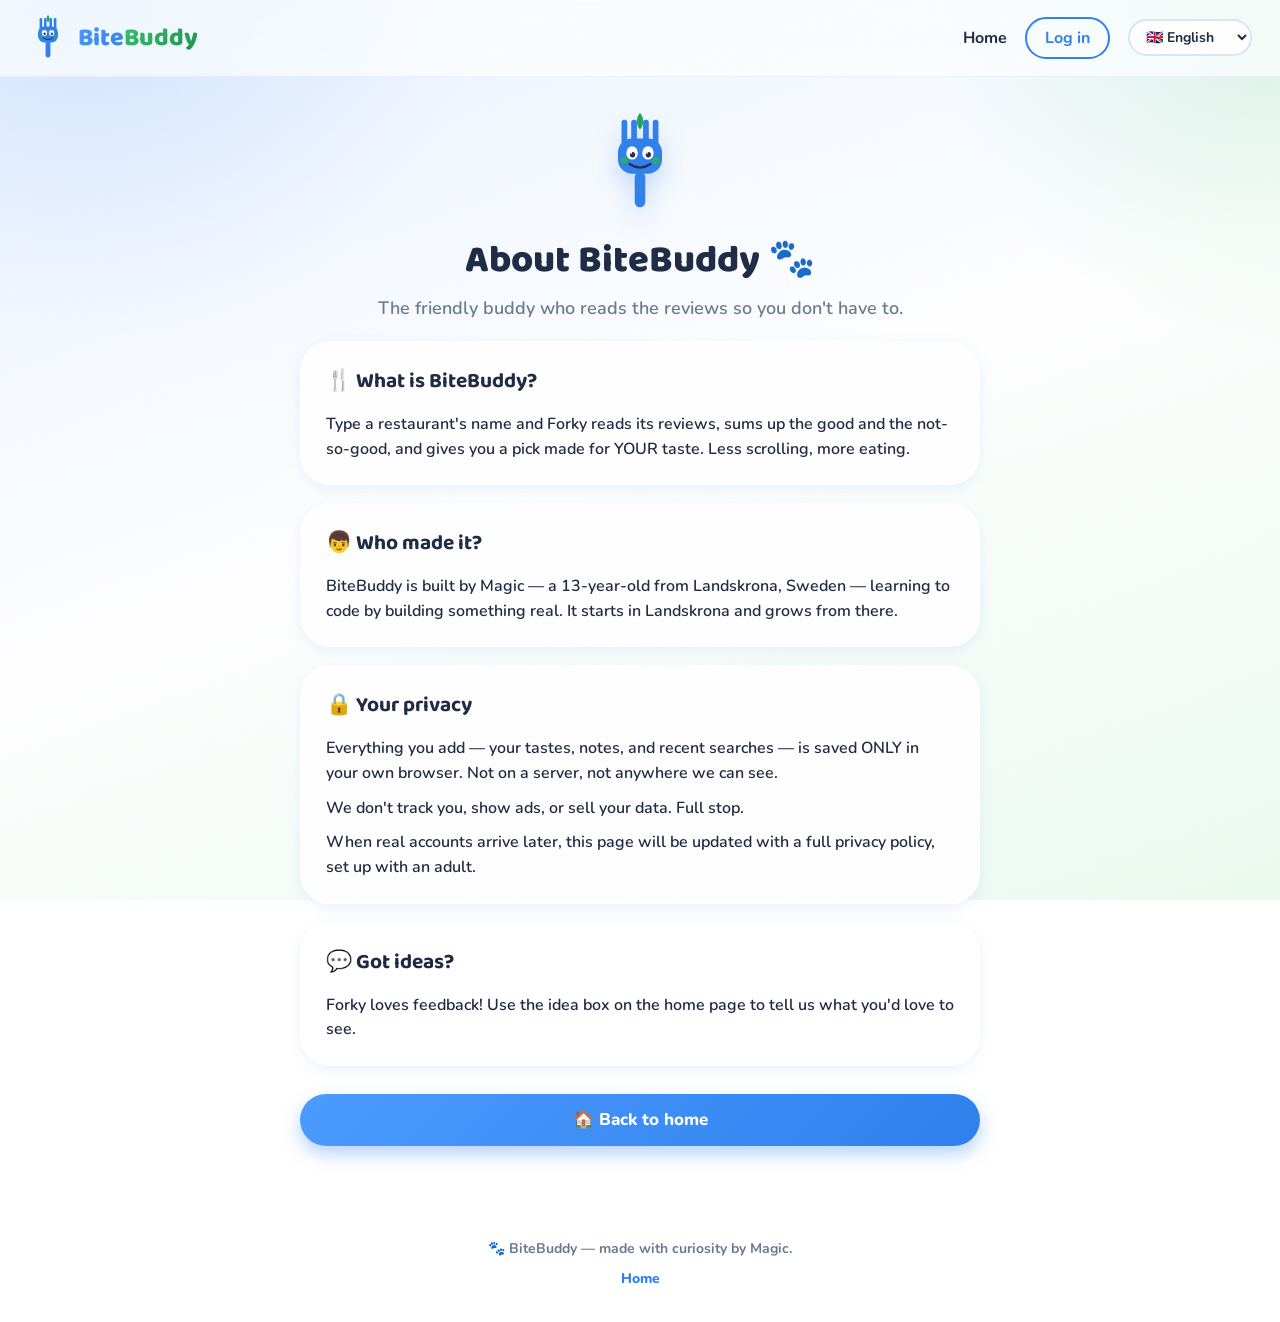
==== about.html @ 5d8773f9 "Add About + Privacy page, link it from every footer Co-Authored-By: Claude Opus 4.8 (1M context) <no" ====
<!DOCTYPE html>
<!--
  BiteBuddy — About + Privacy page
  A friendly page that explains what BiteBuddy is, who made it, and (importantly
  for a public app) a plain-language privacy note. All bilingual via lang.js.
-->
<html lang="en">
<head>
  <meta charset="UTF-8">
  <meta name="viewport" content="width=device-width, initial-scale=1.0">
  <title>BiteBuddy — About</title>
  <meta name="description" content="What BiteBuddy is, who built it, and a plain-language privacy note. 🐾">
  <meta name="theme-color" content="#2F80ED">
  <meta property="og:title" content="About BiteBuddy 🐾">
  <meta property="og:description" content="The friendly buddy who reads the reviews so you don't have to.">
  <meta property="og:image" content="logo.svg">
  <link rel="icon" href="logo.svg" type="image/svg+xml">
  <link rel="stylesheet" href="styles.css">
</head>

<body>

  <!-- ===== TOP BAR (same as every page so it feels like one app) ===== -->
  <header class="topbar">
    <a href="index.html" class="brand" style="text-decoration:none;color:inherit;">
      <img src="logo.svg" alt="Forky the BiteBuddy mascot" class="brand-logo">
      <span class="brand-name"><span class="blue">Bite</span><span class="green">Buddy</span></span>
    </a>
    <nav class="nav">
      <a href="index.html" data-i18n="nav.home">Home</a>
      <a href="signup.html" class="btn-ghost" data-i18n="nav.login">Log in</a>
      <select id="lang-select" class="lang-select" aria-label="Language">
        <option value="en">🇬🇧 English</option>
        <option value="sv">🇸🇪 Svenska</option>
      </select>
    </nav>
  </header>

  <main class="about">

    <div class="about-head">
      <img src="logo.svg" alt="Forky the BiteBuddy mascot">
      <h1 class="about-title" data-i18n="about.title">About BiteBuddy 🐾</h1>
      <p class="about-sub" data-i18n="about.sub">The friendly buddy who reads the reviews so you don't have to.</p>
    </div>

    <!-- What is it -->
    <section class="card-block">
      <h2 data-i18n="about.whattitle">🍴 What is BiteBuddy?</h2>
      <p data-i18n="about.what">Type a restaurant's name and Forky reads its reviews, sums up the good and the not-so-good, and gives you a pick made for YOUR taste. Less scrolling, more eating.</p>
    </section>

    <!-- Who made it -->
    <section class="card-block">
      <h2 data-i18n="about.maketitle">👦 Who made it?</h2>
      <p data-i18n="about.make">BiteBuddy is built by Magic — a 13-year-old from Landskrona, Sweden — learning to code by building something real. It starts in Landskrona and grows from there.</p>
    </section>

    <!-- Privacy -->
    <section class="card-block">
      <h2 data-i18n="about.privtitle">🔒 Your privacy</h2>
      <p data-i18n="about.priv1">Everything you add — your tastes, notes, and recent searches — is saved ONLY in your own browser. Not on a server, not anywhere we can see.</p>
      <p data-i18n="about.priv2">We don't track you, show ads, or sell your data. Full stop.</p>
      <p data-i18n="about.priv3">When real accounts arrive later, this page will be updated with a full privacy policy, set up with an adult.</p>
    </section>

    <!-- Contact / feedback -->
    <section class="card-block">
      <h2 data-i18n="about.contacttitle">💬 Got ideas?</h2>
      <p data-i18n="about.contact">Forky loves feedback! Use the idea box on the home page to tell us what you'd love to see.</p>
    </section>

    <a href="index.html" class="btn-primary big-btn" data-i18n="about.backbtn">🏠 Back to home</a>

  </main>

  <footer class="footer">
    <p data-i18n="footer">🐾 BiteBuddy — made with curiosity by Magic.</p>
    <p class="footer-links"><a href="index.html" data-i18n="nav.home">Home</a></p>
  </footer>

  <script src="lang.js"></script>
</body>
</html>
---- styles.css ----
/*
  BiteBuddy — Styles (CSS = the looks: colors, sizes, spacing, motion)
  Direction: PLAYFUL & FRIENDLY 🍴  (chosen with Magic)
  Built using Anthropic's "frontend-design" playbook:
    • one bold intentional direction (playful)
    • characterful fonts (not boring Arial)
    • a dominant colour (blue) + sharp accents (green + sunny yellow)
    • CSS motion with staggered "fade-up" entrances
    • atmospheric depth: gradient-mesh blobs, grain, layered shadows
    • one unforgettable element: Forky, the bouncing fork mascot
*/

/* ===== FONTS =====
   Baloo 2 = our chunky, rounded DISPLAY font (titles, brand) — full of personality.
   Nunito  = our friendly, readable BODY font. Loaded once here so EVERY page gets them. */
@import url("https://fonts.googleapis.com/css2?family=Baloo+2:wght@600;700;800&family=Nunito:wght@400;600;700;800&display=swap");

/* These are our design "tokens" — set a value once, reuse it everywhere.
   Change a colour here and it updates across the whole site. */
:root {
  /* brand colours */
  --blue: #2F80ED;
  --blue-dark: #1F6AD0;
  --green: #27AE60;
  --green-dark: #1E8E4E;
  --sun: #FFC23C;          /* sharp warm accent — pops against all the blue */
  --coral: #FF7A59;        /* tiny accent for fun details */

  --bg: #F4F8FF;           /* very light blue background */
  --ink: #1E2A44;          /* soft dark text (easier on the eyes than pure black) */
  --muted: #6B7A90;        /* grey for less-important text */
  --white: #FFFFFF;

  /* reusable gradients */
  --grad-blue: linear-gradient(135deg, #4C9BFF 0%, #2F80ED 100%);
  --grad-green: linear-gradient(135deg, #36C46E 0%, #1E8E4E 100%);
  --grad-brand: linear-gradient(100deg, #2F80ED 0%, #27AE60 100%);

  /* rounded corners — playful means generous curves */
  --r-sm: 14px;
  --r: 20px;
  --r-lg: 30px;
  --r-pill: 999px;

  /* layered, blue-tinted shadows give a soft "floating" depth */
  --shadow-sm: 0 4px 14px rgba(47, 128, 237, 0.10);
  --shadow: 0 12px 30px rgba(47, 128, 237, 0.16);
  --shadow-lg: 0 22px 50px rgba(47, 128, 237, 0.22);

  --fast: 0.18s cubic-bezier(.34, 1.56, .64, 1);  /* a slightly "bouncy" curve */
}

/* Reset some default browser spacing so we control it */
* { margin: 0; padding: 0; box-sizing: border-box; }

html { scroll-behavior: smooth; }   /* anchor links glide instead of jumping */

body {
  font-family: "Nunito", -apple-system, "Segoe UI", Arial, sans-serif;
  /* A GRADIENT MESH: a few soft colour "lights" (radial gradients) layered over a
     gentle blue→white→green wash. This is what gives the page a warm, alive feel. */
  background:
    radial-gradient(40rem 40rem at 8% -5%,  rgba(76, 155, 255, 0.18), transparent 60%),
    radial-gradient(36rem 36rem at 100% 0%, rgba(54, 196, 110, 0.16), transparent 60%),
    radial-gradient(30rem 30rem at 50% 120%, rgba(255, 194, 60, 0.14), transparent 60%),
    linear-gradient(160deg, #EAF2FF 0%, #FFFFFF 50%, #ECFBF1 100%);
  background-attachment: fixed;
  color: var(--ink);
  line-height: 1.55;
  -webkit-font-smoothing: antialiased;
}

/* A whisper of GRAIN over everything for texture (stops it looking flat & "plasticky").
   It's an SVG noise pattern, dialled way down so you feel it more than see it. */
body::after {
  content: "";
  position: fixed;
  inset: 0;
  z-index: 9999;
  pointer-events: none;     /* never blocks clicks */
  opacity: 0.035;
  background-image: url("data:image/svg+xml,%3Csvg xmlns='http://www.w3.org/2000/svg' width='160' height='160'%3E%3Cfilter id='n'%3E%3CfeTurbulence type='fractalNoise' baseFrequency='0.85' numOctaves='2'/%3E%3C/filter%3E%3Crect width='100%25' height='100%25' filter='url(%23n)'/%3E%3C/svg%3E");
}

/* REAL restaurant food as a soft background (results page, when Google gives photos).
   Sits behind everything, blurred & dimmed so text stays readable. Fades in on load. */
.bg-photos {
  position: fixed;
  inset: 0;
  z-index: -1;
  background-size: cover;
  background-position: center;
  filter: blur(10px) brightness(0.95);
  transform: scale(1.05);
  opacity: 0;
  transition: opacity 0.8s ease;
}
.bg-photos.show { opacity: 0.22; }

/* Helper classes to colour parts of the name.
   We make these into GRADIENT text so the brand name shimmers a little. */
.blue,
.green {
  -webkit-background-clip: text;
  background-clip: text;
  color: transparent;
}
.blue  { background-image: var(--grad-blue); }
.green { background-image: var(--grad-green); }

/* ===== STAGGERED ENTRANCE =====
   Everything in the hero gently floats up as the page loads — the "delight" moment
   the design playbook asks for. Each child waits a touch longer than the last. */
@keyframes rise {
  from { opacity: 0; transform: translateY(18px); }
  to   { opacity: 1; transform: translateY(0); }
}
.hero > * { animation: rise 0.6s both; }
.hero > *:nth-child(1) { animation-delay: 0.05s; }
.hero > *:nth-child(2) { animation-delay: 0.12s; }
.hero > *:nth-child(3) { animation-delay: 0.19s; }
.hero > *:nth-child(4) { animation-delay: 0.26s; }
.hero > *:nth-child(5) { animation-delay: 0.33s; }
.hero > *:nth-child(6) { animation-delay: 0.40s; }
.hero > *:nth-child(7) { animation-delay: 0.47s; }
.hero > *:nth-child(8) { animation-delay: 0.54s; }

/* People who prefer less motion get a calm, still page (accessibility & kindness). */
@media (prefers-reduced-motion: reduce) {
  *, *::before, *::after { animation: none !important; transition: none !important; }
  html { scroll-behavior: auto; }
}

/* ===== TOP BAR ===== (sticky + frosted glass, so it floats above the page) */
.topbar {
  position: sticky;
  top: 0;
  z-index: 50;
  display: flex;
  align-items: center;
  justify-content: space-between;
  padding: 14px 28px;
  background: rgba(255, 255, 255, 0.7);
  backdrop-filter: blur(14px) saturate(1.4);
  -webkit-backdrop-filter: blur(14px) saturate(1.4);
  border-bottom: 1px solid rgba(47, 128, 237, 0.08);
}
.brand { display: flex; align-items: center; gap: 10px; }
.brand-logo {
  width: 40px;
  height: auto;
  transition: transform var(--fast);
}
.brand:hover .brand-logo { transform: rotate(-12deg) scale(1.08); }  /* Forky waves hello */
.brand-name { font-family: "Baloo 2", sans-serif; font-size: 25px; font-weight: 800; }
.nav { display: flex; align-items: center; gap: 18px; }
.nav a { text-decoration: none; color: var(--ink); font-weight: 700; transition: color var(--fast); }
.nav a:hover { color: var(--blue); }
.btn-ghost {
  border: 2px solid var(--blue);
  color: var(--blue) !important;
  padding: 7px 18px;
  border-radius: var(--r-pill);
  transition: all var(--fast);
}
.btn-ghost:hover { background: var(--blue); color: var(--white) !important; transform: translateY(-1px); }

/* language menu in the corner 🇬🇧🇸🇪 */
.lang-select {
  font-family: inherit;
  font-size: 14px;
  font-weight: 700;
  color: var(--ink);
  border: 2px solid #DCE6F5;
  border-radius: var(--r-pill);
  padding: 6px 12px;
  background: var(--white);
  cursor: pointer;
  outline: none;
  transition: border-color var(--fast);
}
.lang-select:focus, .lang-select:hover { border-color: var(--blue); }

/* ===== HERO ===== (the big welcoming part) */
.hero {
  position: relative;
  text-align: center;
  padding: 56px 20px 80px;
  max-width: 700px;
  margin: 0 auto;
}
/* Two big soft COLOUR BLOBS drift slowly behind Forky — the "living world" feel.
   They sit behind the content (z-index/-1 via the ::before/::after stacking). */
.hero::before, .hero::after {
  content: "";
  position: absolute;
  z-index: -1;
  border-radius: 50%;
  filter: blur(36px);
  opacity: 0.55;
}
.hero::before {
  width: 320px; height: 320px;
  top: -20px; left: 50%;
  background: radial-gradient(circle, rgba(76, 155, 255, 0.55), transparent 70%);
  animation: drift 9s ease-in-out infinite;
}
.hero::after {
  width: 260px; height: 260px;
  top: 60px; left: 18%;
  background: radial-gradient(circle, rgba(54, 196, 110, 0.5), transparent 70%);
  animation: drift 11s ease-in-out infinite reverse;
}
@keyframes drift {
  0%, 100% { transform: translate(-50%, 0) scale(1); }
  50%      { transform: translate(-42%, 26px) scale(1.08); }
}

/* Decorative food emojis scattered (and overlapping) around the hero — the playbook
   loves grid-breaking, asymmetric touches. Purely decoration, hidden from screen readers. */
.hero-deco { position: absolute; inset: 0; z-index: -1; pointer-events: none; }
.hero-deco span { position: absolute; font-size: 30px; opacity: 0.85; animation: float 5s ease-in-out infinite; }
.hero-deco .d1 { top: 8%;  left: 6%;  animation-delay: 0s;   }
.hero-deco .d2 { top: 16%; right: 8%; animation-delay: 0.8s; font-size: 26px; }
.hero-deco .d3 { top: 46%; left: 2%;  animation-delay: 1.6s; font-size: 24px; }
.hero-deco .d4 { top: 40%; right: 3%; animation-delay: 1.1s; }
.hero-deco .d5 { top: 70%; left: 12%; animation-delay: 0.4s; font-size: 22px; }
.hero-deco .d6 { top: 66%; right: 12%; animation-delay: 2s;  font-size: 28px; }

.hero-logo {
  width: 150px;
  height: auto;
  /* a gentle floating bob + a soft "puddle" shadow under Forky (drop-shadow follows
     his shape, not a square) so he looks like he's hovering above the page. */
  filter: drop-shadow(0 18px 14px rgba(47, 128, 237, 0.28));
  animation: float 3s ease-in-out infinite;
  cursor: pointer;
  transition: transform var(--fast);
}
.hero-logo:hover { transform: rotate(8deg) scale(1.06); }   /* poke Forky → he wiggles */
@keyframes float {
  0%, 100% { transform: translateY(0); }
  50%      { transform: translateY(-12px); }
}
.hero-title {
  font-family: "Baloo 2", sans-serif;
  font-size: 62px;
  font-weight: 800;
  line-height: 1.05;
  margin-top: 6px;
  letter-spacing: -0.5px;
}
.hero-tagline { font-size: 21px; color: var(--muted); font-weight: 600; margin-bottom: 30px; }

/* The paste-link box — a big friendly white pill that GLOWS when you click into it */
.search-box {
  display: flex;
  gap: 10px;
  background: var(--white);
  padding: 10px;
  border-radius: var(--r-pill);
  box-shadow: var(--shadow);
  transition: box-shadow var(--fast), transform var(--fast);
}
.search-box:focus-within {
  box-shadow: var(--shadow-lg), 0 0 0 4px rgba(47, 128, 237, 0.18);
  transform: translateY(-2px);
}
.link-input {
  flex: 1;
  border: none;
  outline: none;
  font-family: inherit;
  font-size: 17px;
  font-weight: 600;
  padding: 12px 18px;
  color: var(--ink);
  background: transparent;
}
.link-input::placeholder { color: #9AA8BD; font-weight: 600; }

/* The main action button — gradient, rounded, with a soft glow + a satisfying press */
.btn-primary {
  background: var(--grad-blue);
  color: var(--white);
  border: none;
  font-family: inherit;
  font-size: 17px;
  font-weight: 800;
  padding: 13px 26px;
  border-radius: var(--r-pill);
  cursor: pointer;
  box-shadow: 0 8px 18px rgba(47, 128, 237, 0.35);
  transition: transform var(--fast), box-shadow var(--fast), filter var(--fast);
}
.btn-primary:hover { transform: translateY(-2px); box-shadow: 0 12px 24px rgba(47, 128, 237, 0.45); filter: brightness(1.05); }
.btn-primary:active { transform: translateY(1px) scale(0.98); }

/* ===== LAZY SEARCH suggestions dropdown ===== */
.suggestions {
  max-width: 560px;
  margin: 10px auto 0;
  background: var(--white);
  border-radius: var(--r);
  box-shadow: var(--shadow);
  overflow: hidden;
  text-align: left;
}
.suggestions:empty { display: none; }
.suggestion {
  padding: 13px 18px;
  cursor: pointer;
  border-bottom: 1px solid #EEF3FB;
  font-size: 16px;
  font-weight: 600;
  transition: background var(--fast), padding-left var(--fast);
}
.suggestion:last-child { border-bottom: none; }
.suggestion:hover { background: var(--bg); padding-left: 24px; }   /* nudges right on hover */
.sugg-area { color: var(--muted); font-size: 13px; font-weight: 600; }

.result-message {
  margin-top: 22px;
  font-size: 17px;
  color: var(--green-dark);
  font-weight: 700;
  min-height: 24px;
}

/* ===== HOW IT WORKS ===== */
.how {
  background: rgba(255, 255, 255, 0.65);
  backdrop-filter: blur(6px);
  padding: 64px 20px;
  text-align: center;
}
.how h2 { font-family: "Baloo 2", sans-serif; font-size: 36px; margin-bottom: 40px; }
.steps {
  display: flex;
  gap: 24px;
  max-width: 940px;
  margin: 0 auto;
  flex-wrap: wrap;
  justify-content: center;
}
.step {
  position: relative;
  flex: 1;
  min-width: 230px;
  background: var(--white);
  border-radius: var(--r-lg);
  padding: 34px 24px 30px;
  box-shadow: var(--shadow-sm);
  transition: transform var(--fast), box-shadow var(--fast);
  overflow: hidden;
}
/* a little coloured accent bar along the top of each card */
.step::before {
  content: "";
  position: absolute;
  top: 0; left: 0; right: 0;
  height: 6px;
  background: var(--grad-brand);
}
.step:hover { transform: translateY(-8px); box-shadow: var(--shadow); }   /* lifts on hover */
.step-num {
  font-size: 30px;
  margin: 0 auto 14px;
  width: 64px; height: 64px;
  display: flex; align-items: center; justify-content: center;
  background: var(--bg);
  border-radius: 50%;
}
.step h3 { font-family: "Baloo 2", sans-serif; color: var(--blue); margin-bottom: 8px; font-size: 19px; }
.step p { color: var(--muted); font-weight: 600; }

/* ===== RECENT SEARCHES (search history) ===== */
.recent { max-width: 520px; margin: 34px auto 0; text-align: left; }
.recent:empty { display: none; }
.recent-title { font-weight: 800; color: var(--muted); margin-bottom: 10px; }
.recent-list { display: flex; flex-wrap: wrap; gap: 8px; }
.recent-chip {
  background: var(--white);
  border: 2px solid #DCE6F5;
  border-radius: var(--r-pill);
  padding: 9px 16px;
  font-family: inherit;
  font-weight: 700;
  font-size: 14px;
  color: var(--ink);
  cursor: pointer;
  transition: all var(--fast);
}
.recent-chip:hover { border-color: var(--blue); transform: translateY(-2px); box-shadow: var(--shadow-sm); }
.recent-time { color: var(--muted); font-weight: 600; margin-left: 4px; }

/* ===== LOCATION PICKER ===== */
.location-bar {
  display: flex;
  align-items: center;
  justify-content: center;
  gap: 8px;
  margin-bottom: 24px;
  color: var(--muted);
  font-weight: 700;
}
.location-select {
  font-family: inherit;
  font-size: 15px;
  font-weight: 700;
  color: var(--ink);
  border: 2px solid #DCE6F5;
  border-radius: var(--r-pill);
  padding: 8px 16px;
  background: var(--white);
  cursor: pointer;
  outline: none;
  transition: border-color var(--fast);
}
.location-select:focus, .location-select:hover { border-color: var(--blue); }

/* ===== "RECOMMEND ME A PLACE" ===== */
.or-divider {
  display: flex;
  align-items: center;
  gap: 12px;
  color: var(--muted);
  font-weight: 700;
  margin: 28px 0 18px;
}
.or-divider::before, .or-divider::after {
  content: "";
  flex: 1;
  height: 2px;
  background: linear-gradient(90deg, transparent, #DCE6F5, transparent);
}
.btn-recommend {
  background: var(--grad-green);
  color: var(--white);
  border: none;
  font-family: inherit;
  font-size: 17px;
  font-weight: 800;
  padding: 15px 26px;
  border-radius: var(--r-pill);
  cursor: pointer;
  box-shadow: 0 8px 18px rgba(39, 174, 96, 0.35);
  transition: transform var(--fast), box-shadow var(--fast), filter var(--fast);
}
.btn-recommend:hover { transform: translateY(-2px); box-shadow: 0 12px 24px rgba(39, 174, 96, 0.45); filter: brightness(1.05); }
.btn-recommend:active { transform: translateY(1px) scale(0.98); }

/* the card showing Forky's pick */
.recommend-card {
  margin-top: 20px;
  color: var(--ink);
  font-weight: 700;
}
.recommend-card:empty { display: none; }
.pick-emoji { font-size: 44px; }
.pick-title { font-family: "Baloo 2", sans-serif; font-size: 22px; margin-top: 4px; }
.pick-food { color: var(--muted); font-weight: 600; margin: 4px 0 10px; }

/* ===== FEEDBACK BOX ===== */
.feedback {
  max-width: 600px;
  margin: 0 auto;
  padding: 64px 20px;
  text-align: center;
}
.feedback h2 { font-family: "Baloo 2", sans-serif; font-size: 30px; margin-bottom: 8px; }
.feedback-sub { color: var(--muted); font-weight: 600; margin-bottom: 20px; }
.feedback-input {
  width: 100%;
  border: 2px solid #DCE6F5;
  border-radius: var(--r);
  padding: 15px;
  font-size: 16px;
  font-family: inherit;
  font-weight: 600;
  color: var(--ink);
  resize: vertical;
  outline: none;
  margin-bottom: 14px;
  transition: border-color var(--fast), box-shadow var(--fast);
}
.feedback-input:focus { border-color: var(--blue); box-shadow: 0 0 0 4px rgba(47, 128, 237, 0.12); }

/* ===== SIGN-UP / LOG-IN PAGE ===== */
.auth {
  max-width: 440px;
  margin: 0 auto;
  padding: 40px 20px 60px;
}
.auth-card {
  background: var(--white);
  border-radius: var(--r-lg);
  padding: 34px 30px;
  box-shadow: var(--shadow-lg);
  text-align: center;
  animation: rise 0.5s both;     /* the card floats up on load */
}
.auth-logo {
  width: 76px;
  height: auto;
  filter: drop-shadow(0 10px 10px rgba(47, 128, 237, 0.25));
  animation: float 3s ease-in-out infinite;
}
.auth-title { font-family: "Baloo 2", sans-serif; font-size: 30px; font-weight: 800; margin-top: 8px; }
.auth-sub { color: var(--muted); font-weight: 600; margin: 6px 0 22px; }

/* the "Continue with Google" button — white with a soft border, like Google's own */
.google-btn {
  display: flex;
  align-items: center;
  justify-content: center;
  gap: 12px;
  width: 100%;
  background: var(--white);
  border: 2px solid #DCE6F5;
  border-radius: var(--r-pill);
  padding: 13px 18px;
  font-family: inherit;
  font-size: 16px;
  font-weight: 800;
  color: var(--ink);
  cursor: pointer;
  transition: all var(--fast);
}
.google-btn:hover { border-color: var(--blue); transform: translateY(-2px); box-shadow: var(--shadow-sm); }
.google-btn img { width: 20px; height: 20px; }

/* the "or" line between Google and the email form */
.auth-divider {
  display: flex;
  align-items: center;
  gap: 12px;
  color: var(--muted);
  font-weight: 700;
  margin: 20px 0;
}
.auth-divider::before, .auth-divider::after {
  content: "";
  flex: 1;
  height: 2px;
  background: linear-gradient(90deg, transparent, #DCE6F5, transparent);
}

/* the email/password form */
.auth-field { text-align: left; margin-bottom: 14px; }
.auth-label { display: block; font-weight: 700; font-size: 14px; margin-bottom: 6px; color: var(--ink); }
.auth-input {
  width: 100%;
  border: 2px solid #DCE6F5;
  border-radius: var(--r-sm);
  padding: 13px 16px;
  font-family: inherit;
  font-size: 16px;
  font-weight: 600;
  color: var(--ink);
  outline: none;
  transition: border-color var(--fast), box-shadow var(--fast);
}
.auth-input:focus { border-color: var(--blue); box-shadow: 0 0 0 4px rgba(47, 128, 237, 0.12); }

.auth-submit { width: 100%; margin-top: 6px; }   /* the big Create/Log in button (uses .btn-primary) */

.auth-msg { min-height: 22px; margin-top: 14px; font-weight: 700; color: var(--green-dark); }
.auth-msg.error { color: #C0392B; }   /* show problems in red */

.auth-toggle { margin-top: 18px; color: var(--muted); font-weight: 600; }
.auth-toggle a { color: var(--blue); font-weight: 800; cursor: pointer; text-decoration: none; }
.auth-toggle a:hover { text-decoration: underline; }

.auth-note {
  max-width: 440px;
  margin: 16px auto 0;
  text-align: center;
  color: var(--muted);
  font-size: 13px;
  font-weight: 600;
}
/* the name field hides itself when we switch to "Log in" mode */
.auth.login-mode #name-field { display: none; }

/* ===== RESULTS PAGE ===== */
.demo-banner {
  text-align: center;
  background: linear-gradient(90deg, #FFF1CC, #FFF6D9);
  color: #8a6d00;
  padding: 11px;
  font-size: 14px;
  font-weight: 700;
}
.result {
  max-width: 760px;          /* one neat, readable column, centred on the page */
  margin: 0 auto;
  padding: 28px 24px 70px;
}
/* SINGLE COLUMN: everything stacks top-to-bottom at the same width — no more
   uneven two-column gap. The two .col groups just flow one after the other. */
.result-grid {
  display: flex;
  flex-direction: column;
  gap: 18px;
}
.col {
  display: flex;
  flex-direction: column;
  gap: 18px;
}
/* let the flex "gap" handle ALL the spacing, so every card sits an equal distance
   apart (the cards used to add their own top-margin, which doubled the gaps). */
.col > * { margin-top: 0; }
@media (max-width: 820px) {
  .result { padding: 24px 18px 60px; }
}

/* food-photo placeholders (real photos arrive with Google) */
.photo-strip {
  display: grid;
  grid-template-columns: 1.5fr 1fr 1fr;
  grid-template-rows: 96px 96px;
  gap: 10px;
}
.photo-tile {
  border-radius: var(--r);
  display: flex; align-items: center; justify-content: center;
  font-size: 40px;
  box-shadow: var(--shadow-sm);
}
.photo-tile.t1 { grid-row: 1 / 3; font-size: 64px; background: linear-gradient(135deg, #2F80ED, #27AE60); }
.photo-tile.t2 { background: linear-gradient(135deg, #FF8008, #FFC837); }
.photo-tile.t3 { background: linear-gradient(135deg, #11998e, #38ef7d); }
.photo-tile.t4 { grid-column: 2 / 4; background: linear-gradient(135deg, #6a3df0, #2F80ED); }
img.photo-tile { width: 100%; height: 100%; object-fit: cover; }
.photo-note { text-align: center; color: var(--muted); font-size: 13px; font-weight: 600; margin: 10px 0 0; }

.place-head { text-align: center; margin-bottom: 24px; }
.place-name { font-family: "Baloo 2", sans-serif; font-size: 40px; }
.place-stars { font-size: 18px; font-weight: 700; margin-top: 6px; }
.muted-text { color: var(--muted); font-weight: 600; }
.correction { color: var(--muted); font-size: 14px; font-weight: 600; margin-top: 8px; }
.correction:empty { display: none; }

/* cuisine chips under the place name */
.cuisine-chips { display: flex; gap: 8px; flex-wrap: wrap; justify-content: center; margin-top: 12px; }
.cuisine-chip {
  background: #E6F0FF;
  color: var(--blue-dark);
  border-radius: var(--r-pill);
  padding: 7px 15px;
  font-size: 14px;
  font-weight: 700;
}
.cuisine-chip.chip-love  { background: #E3F9EC; color: var(--green-dark); }
.cuisine-chip.chip-avoid { background: #FFF4E0; color: #B26A00; }
.order-card .cuisine-chips { justify-content: flex-start; }

/* the free OpenStreetMap map */
.place-map { margin-top: 18px; }
.place-map:empty { display: none; }
.place-map iframe { display: block; border-radius: var(--r); box-shadow: var(--shadow-sm); }

/* "Good to know" info card */
.place-info { display: flex; flex-direction: column; gap: 10px; }
.info-row { font-size: 15px; line-height: 1.5; }
.info-ic { margin-right: 6px; }
.info-label { font-weight: 800; }
.info-val { color: var(--ink); }
.info-row a { color: var(--blue); font-weight: 700; }

/* The star feature: personal pick, big and green */
.for-you {
  background: var(--grad-green);
  color: var(--white);
  border-radius: var(--r-lg);
  padding: 28px;
  text-align: center;
  box-shadow: 0 14px 34px rgba(39, 174, 96, 0.30);
}
.for-you-score { font-family: "Baloo 2", sans-serif; font-size: 32px; font-weight: 800; }
.for-you-text { font-size: 17px; font-weight: 600; margin-top: 10px; }

/* The info cards (reviews, health) */
.card-block {
  background: var(--white);
  border-radius: var(--r-lg);
  padding: 24px 26px;
  margin-top: 18px;
  box-shadow: var(--shadow-sm);
  transition: transform var(--fast), box-shadow var(--fast);
}
.card-block:hover { transform: translateY(-3px); box-shadow: var(--shadow); }
.card-block h2 { font-family: "Baloo 2", sans-serif; font-size: 21px; margin-bottom: 14px; }
.say-list { list-style: none; }
.say-list li { padding: 6px 0; font-size: 16px; font-weight: 600; }
.say-list .good { color: var(--green-dark); }
.say-list .bad  { color: #C0392B; }
.health-good { color: var(--green-dark); font-size: 20px; font-weight: 800; }

/* a full-width button for "check another place" */
.big-btn {
  display: block;
  text-align: center;
  text-decoration: none;
  margin-top: 28px;
}

/* ===== AI KEY BOX (make Tony a real AI) ===== */
.key-box {
  background: linear-gradient(135deg, #FFF8E1, #FFF6D9);
  border-radius: var(--r);
  padding: 18px 20px;
  margin-top: 16px;
  font-size: 14px;
  font-weight: 600;
  color: #6b5800;
}
.key-row { display: flex; gap: 8px; margin: 10px 0; }
.key-note { font-size: 12px; margin-top: 4px; }
.key-status { text-align: center; margin-top: 12px; color: var(--green-dark); font-weight: 700; }

/* ===== AI WAITER CHAT ===== */
.waiter {
  max-width: 620px;
  margin: 0 auto;
  padding: 28px 20px 60px;
}
.waiter-head { text-align: center; margin-bottom: 20px; }
.waiter-head h1 { font-family: "Baloo 2", sans-serif; font-size: 33px; }

.chat {
  background: var(--white);
  border-radius: var(--r-lg);
  padding: 20px;
  height: 340px;
  overflow-y: auto;
  display: flex;
  flex-direction: column;
  gap: 10px;
  box-shadow: var(--shadow-sm);
}
/* A single chat bubble */
.bubble {
  max-width: 80%;
  padding: 11px 15px;
  border-radius: 18px;
  font-size: 15px;
  font-weight: 600;
  line-height: 1.4;
  animation: rise 0.3s both;     /* each new message pops up gently */
}
.bubble.waiter {
  background: var(--bg);
  color: var(--ink);
  align-self: flex-start;
  border-bottom-left-radius: 5px;
}
.bubble.you {
  background: var(--grad-blue);
  color: var(--white);
  align-self: flex-end;
  border-bottom-right-radius: 5px;
}

.chat-box {
  display: flex;
  gap: 10px;
  margin-top: 14px;
  background: var(--white);
  padding: 10px;
  border-radius: var(--r-pill);
  box-shadow: var(--shadow-sm);
}

/* quick-question chips */
.quick-qs { display: flex; flex-wrap: wrap; gap: 8px; margin-top: 14px; justify-content: center; }
.chip {
  background: var(--white);
  border: 2px solid #DCE6F5;
  color: var(--blue);
  font-family: inherit;
  font-weight: 700;
  padding: 9px 16px;
  border-radius: var(--r-pill);
  cursor: pointer;
  font-size: 14px;
  transition: all var(--fast);
}
.chip:hover { border-color: var(--blue); background: var(--blue); color: var(--white); transform: translateY(-2px); }

/* a button that looks like the green personal-pick, for the waiter link */
.btn-waiter {
  display: block;
  text-align: center;
  text-decoration: none;
  background: var(--grad-green);
  color: var(--white);
  font-family: "Baloo 2", sans-serif;
  font-weight: 800;
  font-size: 21px;
  padding: 20px 18px;
  border-radius: var(--r);
  margin-top: 22px;
  box-shadow: 0 8px 20px rgba(39, 174, 96, 0.40);
  animation: waiter-pulse 2s ease-in-out infinite;
  transition: transform var(--fast);
}
.btn-waiter:hover {
  transform: scale(1.03);
  animation: none;
}
@keyframes waiter-pulse {
  0%, 100% { box-shadow: 0 8px 20px rgba(39, 174, 96, 0.32); }
  50%      { box-shadow: 0 12px 30px rgba(39, 174, 96, 0.58); }
}

/* ===== ABOUT / PRIVACY PAGE ===== */
.about { max-width: 720px; margin: 0 auto; padding: 34px 20px 60px; }
.about-head { text-align: center; margin-bottom: 18px; }
.about-head img {
  width: 88px; height: auto;
  filter: drop-shadow(0 12px 12px rgba(47, 128, 237, 0.25));
  animation: float 3s ease-in-out infinite;
}
.about-title { font-family: "Baloo 2", sans-serif; font-size: 38px; font-weight: 800; margin-top: 8px; }
.about-sub { color: var(--muted); font-weight: 600; font-size: 18px; margin-top: 4px; }
.about .card-block p { font-weight: 600; color: var(--ink); }
.about .card-block p + p { margin-top: 10px; }

/* ===== FOOTER ===== */
.footer {
  text-align: center;
  padding: 32px;
  color: var(--muted);
  font-size: 14px;
  font-weight: 700;
}
.footer-links { margin-top: 8px; }
.footer-links a { color: var(--blue); font-weight: 800; text-decoration: none; }
.footer-links a:hover { text-decoration: underline; }

/* ===== RESPONSIVE: look good & centred on EVERY device ===== */
img, iframe { max-width: 100%; }

/* tablets and down: tidy the top bar so it doesn't overflow */
@media (max-width: 820px) {
  .topbar { flex-wrap: wrap; gap: 10px; padding: 12px 18px; }
  .nav { gap: 14px; flex-wrap: wrap; }
}

/* phones: bigger touch targets, stacked search, smaller headings */
@media (max-width: 600px) {
  .hero { padding: 32px 16px 56px; }
  .hero-title { font-size: 46px; }
  .hero-tagline { font-size: 18px; }
  .place-name { font-size: 32px; }
  .how, .feedback { padding: 44px 16px; }
  .how h2, .feedback h2 { font-size: 27px; }
  .hero-deco { display: none; }   /* keep small screens clean & uncluttered */

  /* stack the search and chat boxes so input + button each get full width */
  .search-box, .chat-box { flex-direction: column; border-radius: var(--r); }
  .search-box .btn-primary,
  .chat-box .btn-primary { width: 100%; }

  .brand-name { font-size: 22px; }
}
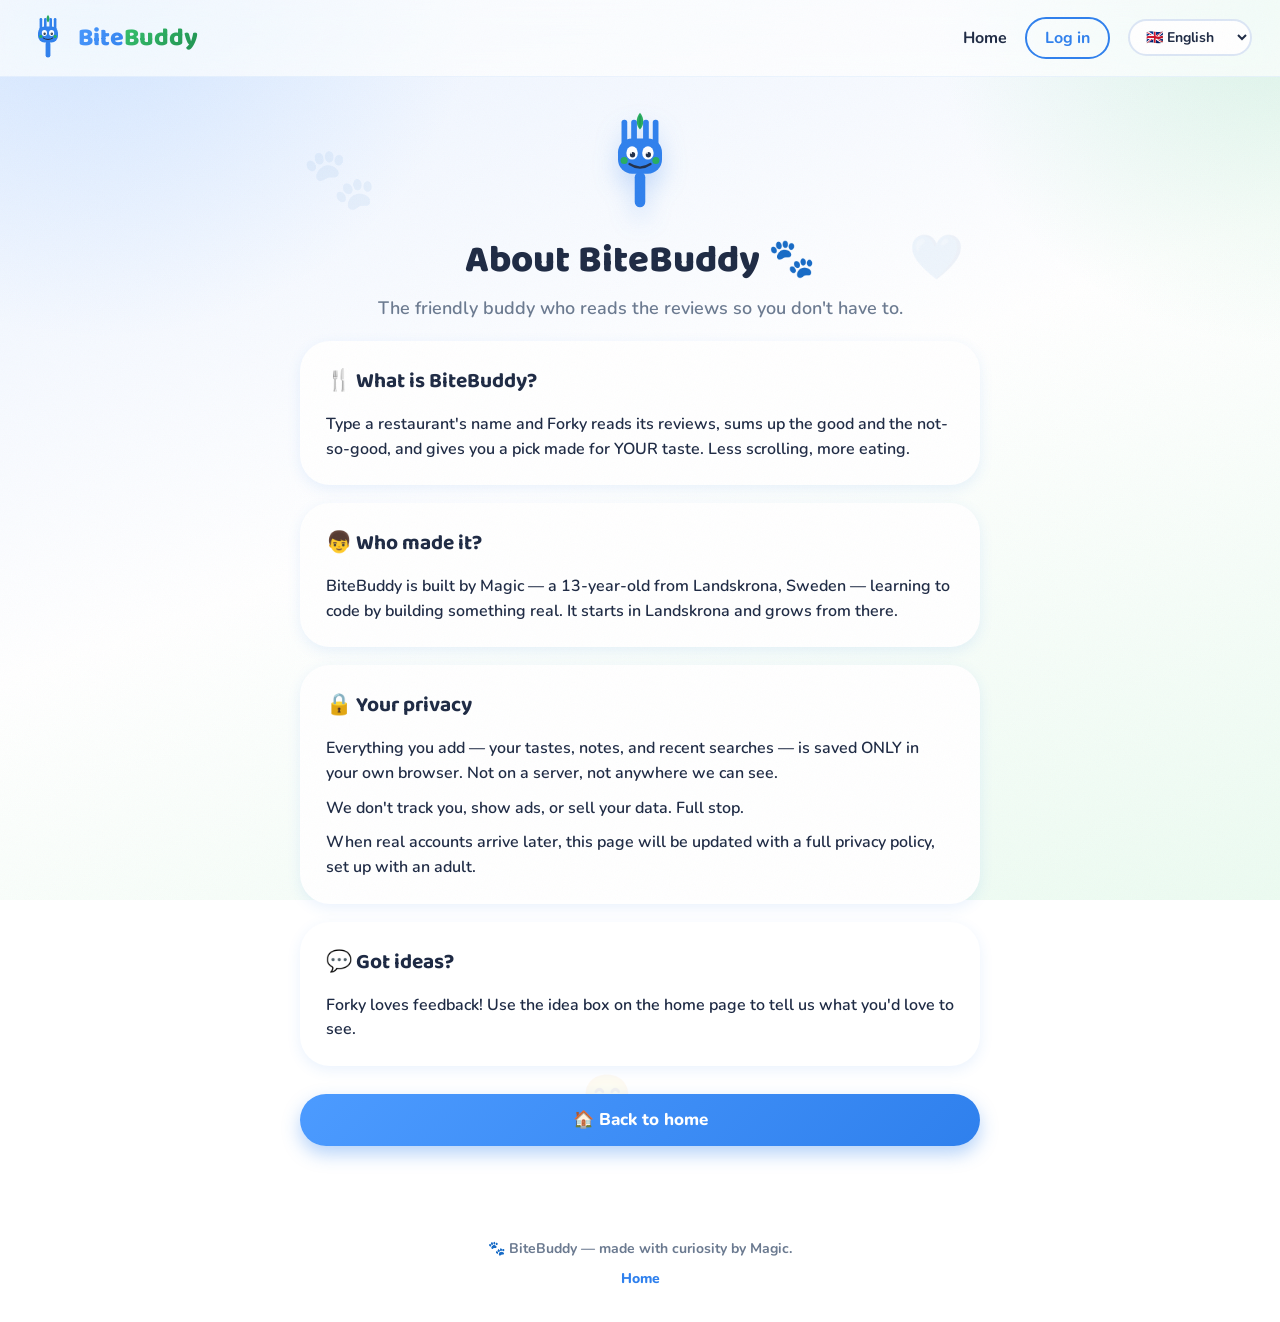
==== commit 82065eed: "Themed backgrounds on every page; owner-only Admin Panel; reliable menu button on results - Each pag" ====
--- a/about.html
+++ b/about.html
@@ -16,6 +16,7 @@
   <meta property="og:image" content="logo.svg">
   <link rel="icon" href="logo.svg" type="image/svg+xml">
   <link rel="stylesheet" href="styles.css">
+  <script src="auth.js"></script>
 </head>
 
 <body>
@@ -28,7 +29,9 @@
     </a>
     <nav class="nav">
       <a href="index.html" data-i18n="nav.home">Home</a>
-      <a href="signup.html" class="btn-ghost" data-i18n="nav.login">Log in</a>
+      <a href="profile.html" data-auth="in" class="nav-profile-link"><span class="nav-avatar" data-nav-avatar></span><span data-i18n="nav.profile">Profile</span></a>
+      <a href="signup.html" class="btn-ghost" data-auth="out" data-i18n="nav.login">Log in</a>
+      <a href="#" class="btn-ghost" data-auth="in" data-action="logout" data-i18n="nav.logout">Log out</a>
       <select id="lang-select" class="lang-select" aria-label="Language">
         <option value="en">🇬🇧 English</option>
         <option value="sv">🇸🇪 Svenska</option>
@@ -36,7 +39,8 @@
     </nav>
   </header>
 
-  <main class="about">
+  <main class="about deco-host">
+    <div class="page-deco" aria-hidden="true"><span>🐾</span><span>💙</span><span>🍴</span><span>🍽️</span><span>😋</span><span>🌟</span></div>
 
     <div class="about-head">
       <img src="logo.svg" alt="Forky the BiteBuddy mascot">
--- a/styles.css
+++ b/styles.css
@@ -97,6 +97,33 @@
 }
 .bg-photos.show { opacity: 0.22; }
 
+/* ===== AUTH-AWARE NAV =====
+   auth.js adds .is-auth (logged in) or .is-guest (logged out) to <html>. These rules
+   then show the right links with no flicker:
+     data-auth="in"  → only visible when logged IN
+     data-auth="out" → only visible when logged OUT  */
+html.is-auth  [data-auth="out"] { display: none !important; }
+html.is-guest [data-auth="in"]  { display: none !important; }
+/* admin-only links: hidden unless you're logged in as the owner (auth.js adds .is-admin) */
+html:not(.is-admin) [data-admin] { display: none !important; }
+
+/* the nav "Profile" button shows your avatar (emoji or Forky) instead of a paw */
+.nav-profile-link { display: inline-flex; align-items: center; gap: 6px; }
+.nav-avatar {
+  display: inline-flex;
+  align-items: center;
+  justify-content: center;
+  width: 26px;
+  height: 26px;
+  border-radius: 50%;
+  background: var(--bg);
+  font-size: 15px;
+  line-height: 1;
+  overflow: hidden;
+  flex: none;
+}
+.nav-avatar img { width: 100%; height: 100%; object-fit: cover; }
+
 /* Helper classes to colour parts of the name.
    We make these into GRADIENT text so the brand name shimmers a little. */
 .blue,
@@ -327,6 +354,61 @@
   min-height: 24px;
 }
 
+/* ===== LOADING SPINNER ===== a little spinning ring while Forky works */
+.spinner {
+  display: inline-block;
+  width: 18px;
+  height: 18px;
+  border: 3px solid rgba(47, 128, 237, 0.25);
+  border-top-color: var(--blue);
+  border-radius: 50%;
+  animation: spin 0.7s linear infinite;
+  vertical-align: -3px;
+}
+@keyframes spin { to { transform: rotate(360deg); } }
+.loading-row {
+  display: flex;
+  align-items: center;
+  gap: 10px;
+  color: var(--muted);
+  font-weight: 700;
+  padding: 6px 0;
+}
+
+/* ===== THEMED SECTION BACKGROUNDS ===== faint doodles that match the section */
+.how, .feedback { position: relative; overflow: hidden; }
+/* keep the real content above the decoration */
+.how > *:not(.section-deco), .feedback > *:not(.section-deco) { position: relative; z-index: 1; }
+.section-deco { position: absolute; inset: 0; z-index: 0; pointer-events: none; }
+
+/* ⚙️ cog wheels behind "How it works" (slowly turning) */
+.how-deco .cog { position: absolute; opacity: 0.08; animation: spin 16s linear infinite; }
+.how-deco .c1 { top: 6%;  left: 4%;  font-size: 72px; }
+.how-deco .c2 { top: 55%; left: 11%; font-size: 48px; animation-duration: 12s; animation-direction: reverse; }
+.how-deco .c3 { top: 12%; right: 8%; font-size: 56px; animation-duration: 20s; }
+.how-deco .c4 { bottom: 6%; right: 5%; font-size: 84px; animation-direction: reverse; }
+.how-deco .c5 { bottom: 16%; left: 47%; font-size: 40px; animation-duration: 10s; }
+
+/* 💡 lightbulbs behind the ideas/feedback box (gently floating) */
+.fb-deco .bulb { position: absolute; opacity: 0.08; animation: float 5s ease-in-out infinite; }
+.fb-deco .b1 { top: 8%;  left: 8%;  font-size: 50px; }
+.fb-deco .b2 { top: 22%; right: 9%; font-size: 36px; animation-delay: 1s; }
+.fb-deco .b3 { bottom: 14%; left: 13%; font-size: 42px; animation-delay: 0.5s; }
+.fb-deco .b4 { bottom: 20%; right: 12%; font-size: 48px; animation-delay: 1.5s; }
+
+/* ===== PER-PAGE THEMED DOODLES ===== a page wraps its main in .deco-host and adds a
+   .page-deco with a few emoji that match what the page is about. Kept very faint. */
+.deco-host { position: relative; overflow: hidden; }
+.deco-host > *:not(.page-deco) { position: relative; z-index: 1; }   /* keep content on top */
+.page-deco { position: absolute; inset: 0; z-index: 0; pointer-events: none; overflow: hidden; }
+.page-deco span { position: absolute; opacity: 0.06; animation: float 7s ease-in-out infinite; }
+.page-deco span:nth-child(1) { top: 5%;  left: 3%;  font-size: 60px; }
+.page-deco span:nth-child(2) { top: 13%; right: 5%; font-size: 44px; animation-delay: 1s; }
+.page-deco span:nth-child(3) { top: 44%; left: 5%;  font-size: 54px; animation-delay: 2s; }
+.page-deco span:nth-child(4) { bottom: 16%; right: 6%; font-size: 66px; animation-delay: 0.5s; }
+.page-deco span:nth-child(5) { bottom: 7%; left: 42%; font-size: 40px; animation-delay: 1.5s; }
+.page-deco span:nth-child(6) { top: 30%; right: 13%; font-size: 34px; animation-delay: 2.5s; }
+
 /* ===== HOW IT WORKS ===== */
 .how {
   background: rgba(255, 255, 255, 0.65);
@@ -418,6 +500,68 @@
   transition: border-color var(--fast);
 }
 .location-select:focus, .location-select:hover { border-color: var(--blue); }
+input.location-select { width: 230px; max-width: 56vw; padding-right: 28px; }
+/* the round 📍 "use my location" button next to the location box */
+.near-me-btn {
+  border: 2px solid #DCE6F5;
+  background: var(--white);
+  border-radius: 50%;
+  width: 40px;
+  height: 40px;
+  font-size: 18px;
+  cursor: pointer;
+  transition: transform var(--fast), border-color var(--fast);
+}
+.near-me-btn:hover { border-color: var(--blue); transform: scale(1.1); }
+
+/* the clear-✕ tucked inside the location box (only shows when there's text) */
+.loc-input-wrap { position: relative; display: inline-flex; align-items: center; }
+.loc-clear {
+  position: absolute;
+  right: 10px;
+  top: 50%;
+  transform: translateY(-50%);
+  border: none;
+  background: transparent;
+  color: var(--muted);
+  font-size: 13px;
+  font-weight: 800;
+  line-height: 1;
+  padding: 2px 4px;
+  cursor: pointer;
+  display: none;
+}
+.loc-clear:hover { color: var(--ink); }
+
+/* 🕘 recently-used cities under the location box */
+.loc-history { display: flex; flex-wrap: wrap; gap: 8px; justify-content: center; align-items: center; margin: -6px 0 18px; }
+.loc-history:empty { display: none; }
+.loc-history-title { color: var(--muted); font-weight: 700; font-size: 13px; }
+.loc-chip {
+  display: inline-flex;
+  align-items: center;
+  gap: 2px;
+  background: var(--white);
+  border: 2px solid #DCE6F5;
+  border-radius: var(--r-pill);
+  padding: 3px 8px 3px 4px;
+  transition: border-color var(--fast);
+}
+.loc-chip:hover { border-color: var(--blue); }
+.loc-go {
+  background: none;
+  border: none;
+  font-family: inherit;
+  font-weight: 700;
+  font-size: 13px;
+  color: var(--ink);
+  cursor: pointer;
+  padding: 4px 6px;
+  border-radius: var(--r-pill);
+}
+.loc-go:hover { color: var(--blue); }
+.loc-chip .loc-x { cursor: pointer; font-weight: 800; font-size: 12px; opacity: 0.5; transition: opacity var(--fast); }
+.loc-chip .loc-x:hover { opacity: 1; }
 
 /* ===== "RECOMMEND ME A PLACE" ===== */
 .or-divider {
@@ -449,6 +593,11 @@
 }
 .btn-recommend:hover { transform: translateY(-2px); box-shadow: 0 12px 24px rgba(39, 174, 96, 0.45); filter: brightness(1.05); }
 .btn-recommend:active { transform: translateY(1px) scale(0.98); }
+/* the two recommend buttons sit side by side (stack on small screens) */
+.reco-buttons { display: flex; gap: 10px; flex-wrap: wrap; justify-content: center; }
+/* the "suits my taste" button — a warm love-themed pink to stand apart from the random one */
+.btn-taste { background: linear-gradient(135deg, #FF7AA2, #FF4E83); box-shadow: 0 8px 18px rgba(255, 78, 131, 0.35); }
+.btn-taste:hover { box-shadow: 0 12px 24px rgba(255, 78, 131, 0.45); }
 
 /* the card showing Forky's pick */
 .recommend-card {
@@ -636,6 +785,74 @@
 img.photo-tile { width: 100%; height: 100%; object-fit: cover; }
 .photo-note { text-align: center; color: var(--muted); font-size: 13px; font-weight: 600; margin: 10px 0 0; }
 
+/* ⭐ Save-to-favorites button on the results page */
+.fav-btn {
+  align-items: center;
+  gap: 6px;
+  margin-top: 14px;
+  background: var(--white);
+  border: 2px solid #DCE6F5;
+  border-radius: var(--r-pill);
+  padding: 9px 20px;
+  font-family: inherit;
+  font-weight: 800;
+  font-size: 15px;
+  color: var(--ink);
+  cursor: pointer;
+  transition: transform var(--fast), border-color var(--fast), background var(--fast);
+}
+.fav-btn:hover { border-color: var(--coral); transform: translateY(-2px); }
+.fav-btn.on { border-color: var(--coral); background: #FFF0EC; color: var(--coral); }
+
+/* 🍽️ "Your perfect meal" — main dish + pairings */
+.meal-items { display: flex; flex-direction: column; gap: 10px; }
+.meal-row { display: flex; align-items: center; gap: 12px; font-weight: 600; }
+.meal-row.meal-main { background: #E3F9EC; border-radius: var(--r-sm); padding: 12px 14px; }
+.meal-ic { font-size: 22px; width: 26px; text-align: center; flex: none; }
+.meal-tag { color: var(--green-dark); font-size: 13px; font-weight: 700; }
+.meal-course { color: var(--muted); font-weight: 700; font-size: 13px; }
+.meal-menu-link { margin-top: 14px; }
+.menu-link-top { margin-top: 12px; }
+/* a clear, tappable button to the real restaurant menu */
+.menu-btn {
+  display: inline-block;
+  background: var(--grad-blue);
+  color: #fff;
+  font-weight: 800;
+  text-decoration: none;
+  padding: 11px 20px;
+  border-radius: var(--r-pill);
+  box-shadow: 0 6px 14px rgba(47, 128, 237, 0.3);
+  transition: transform var(--fast), filter var(--fast);
+}
+.menu-btn:hover { transform: translateY(-2px); filter: brightness(1.05); }
+
+/* 🍕 "Food you might like" picture tiles (from your tastes) */
+.taste-food-strip { display: grid; grid-template-columns: repeat(auto-fill, minmax(110px, 1fr)); gap: 12px; }
+.taste-food-tile {
+  position: relative;
+  aspect-ratio: 1 / 1;
+  border-radius: var(--r);
+  background: var(--bg);
+  background-size: cover;
+  background-position: center;
+  display: flex;
+  flex-direction: column;
+  align-items: center;
+  justify-content: center;
+  gap: 6px;
+  overflow: hidden;
+  box-shadow: var(--shadow-sm);
+}
+.tf-emoji { font-size: 44px; }
+.tf-name { font-weight: 800; color: var(--ink); text-transform: capitalize; padding: 0 6px; text-align: center; }
+.taste-food-tile.has-photo .tf-emoji { display: none; }
+.taste-food-tile.has-photo .tf-name {
+  position: absolute; left: 0; right: 0; bottom: 0;
+  color: #fff; padding: 8px;
+  background: linear-gradient(transparent, rgba(0,0,0,0.65));
+}
+
 .place-head { text-align: center; margin-bottom: 24px; }
 .place-name { font-family: "Baloo 2", sans-serif; font-size: 40px; }
 .place-stars { font-size: 18px; font-weight: 700; margin-top: 6px; }
@@ -661,6 +878,14 @@
 .place-map { margin-top: 18px; }
 .place-map:empty { display: none; }
 .place-map iframe { display: block; border-radius: var(--r); box-shadow: var(--shadow-sm); }
+.map-link {
+  display: inline-block;
+  margin-top: 10px;
+  color: var(--blue);
+  font-weight: 800;
+  text-decoration: none;
+}
+.map-link:hover { text-decoration: underline; }
 
 /* "Good to know" info card */
 .place-info { display: flex; flex-direction: column; gap: 10px; }
@@ -829,6 +1054,62 @@
 .about .card-block p { font-weight: 600; color: var(--ink); }
 .about .card-block p + p { margin-top: 10px; }
 
+/* ===== GUIDE / ADMIN rows ===== */
+.guide-row { display: flex; align-items: center; gap: 12px; padding: 11px 0; border-bottom: 1px solid #EEF3FB; }
+.guide-row:last-child { border-bottom: none; }
+.guide-ic { font-size: 22px; width: 28px; text-align: center; }
+.guide-text { flex: 1; font-weight: 600; }
+.guide-gems { font-weight: 800; color: var(--green-dark); }
+.guide-status { font-size: 18px; }
+.guide-row:not(.earned) .guide-text { color: var(--muted); }
+.admin-note { text-align: center; }
+
+/* ===== 🖼️ AVATAR (profile picture) SHOP ===== */
+.avatar-emoji { display: flex; align-items: center; justify-content: center; font-size: 48px; }
+.avatar-shop { display: flex; flex-wrap: wrap; gap: 26px 14px; padding-bottom: 4px; }
+.avatar-opt {
+  position: relative;
+  width: 60px;
+  height: 60px;
+  border-radius: 50%;
+  border: 3px solid #DCE6F5;
+  background: var(--bg);
+  font-size: 30px;
+  cursor: pointer;
+  display: flex;
+  align-items: center;
+  justify-content: center;
+  padding: 0;
+  transition: transform var(--fast), border-color var(--fast);
+}
+.avatar-opt:hover { transform: scale(1.1); border-color: var(--blue); }
+.avatar-opt img { width: 78%; height: 78%; object-fit: contain; }
+.avatar-opt.locked { filter: grayscale(0.4) brightness(0.9); }
+.avatar-opt.locked::before {
+  content: "🔒";
+  position: absolute; inset: 0;
+  display: flex; align-items: center; justify-content: center;
+  font-size: 16px;
+}
+.avatar-cost {
+  position: absolute; bottom: -18px; left: 50%; transform: translateX(-50%);
+  font-size: 11px; font-weight: 800; color: var(--muted); white-space: nowrap;
+}
+
+/* ===== EXPLORE MAP PAGE ===== */
+.explore { max-width: 960px; margin: 0 auto; padding: 30px 20px 60px; }
+.explore-title { font-family: "Baloo 2", sans-serif; font-size: 34px; font-weight: 800; text-align: center; }
+.explore-sub { text-align: center; color: var(--muted); font-weight: 600; margin: 6px 0 18px; }
+.explore-status { text-align: center; color: var(--muted); font-weight: 700; min-height: 22px; margin: 10px 0; }
+.explore-map {
+  height: 64vh;
+  min-height: 380px;
+  width: 100%;
+  border-radius: var(--r-lg);
+  box-shadow: var(--shadow);
+  z-index: 0;                 /* keep the map below the sticky navbar */
+}
+
 /* ===== FOOTER ===== */
 .footer {
   text-align: center;
